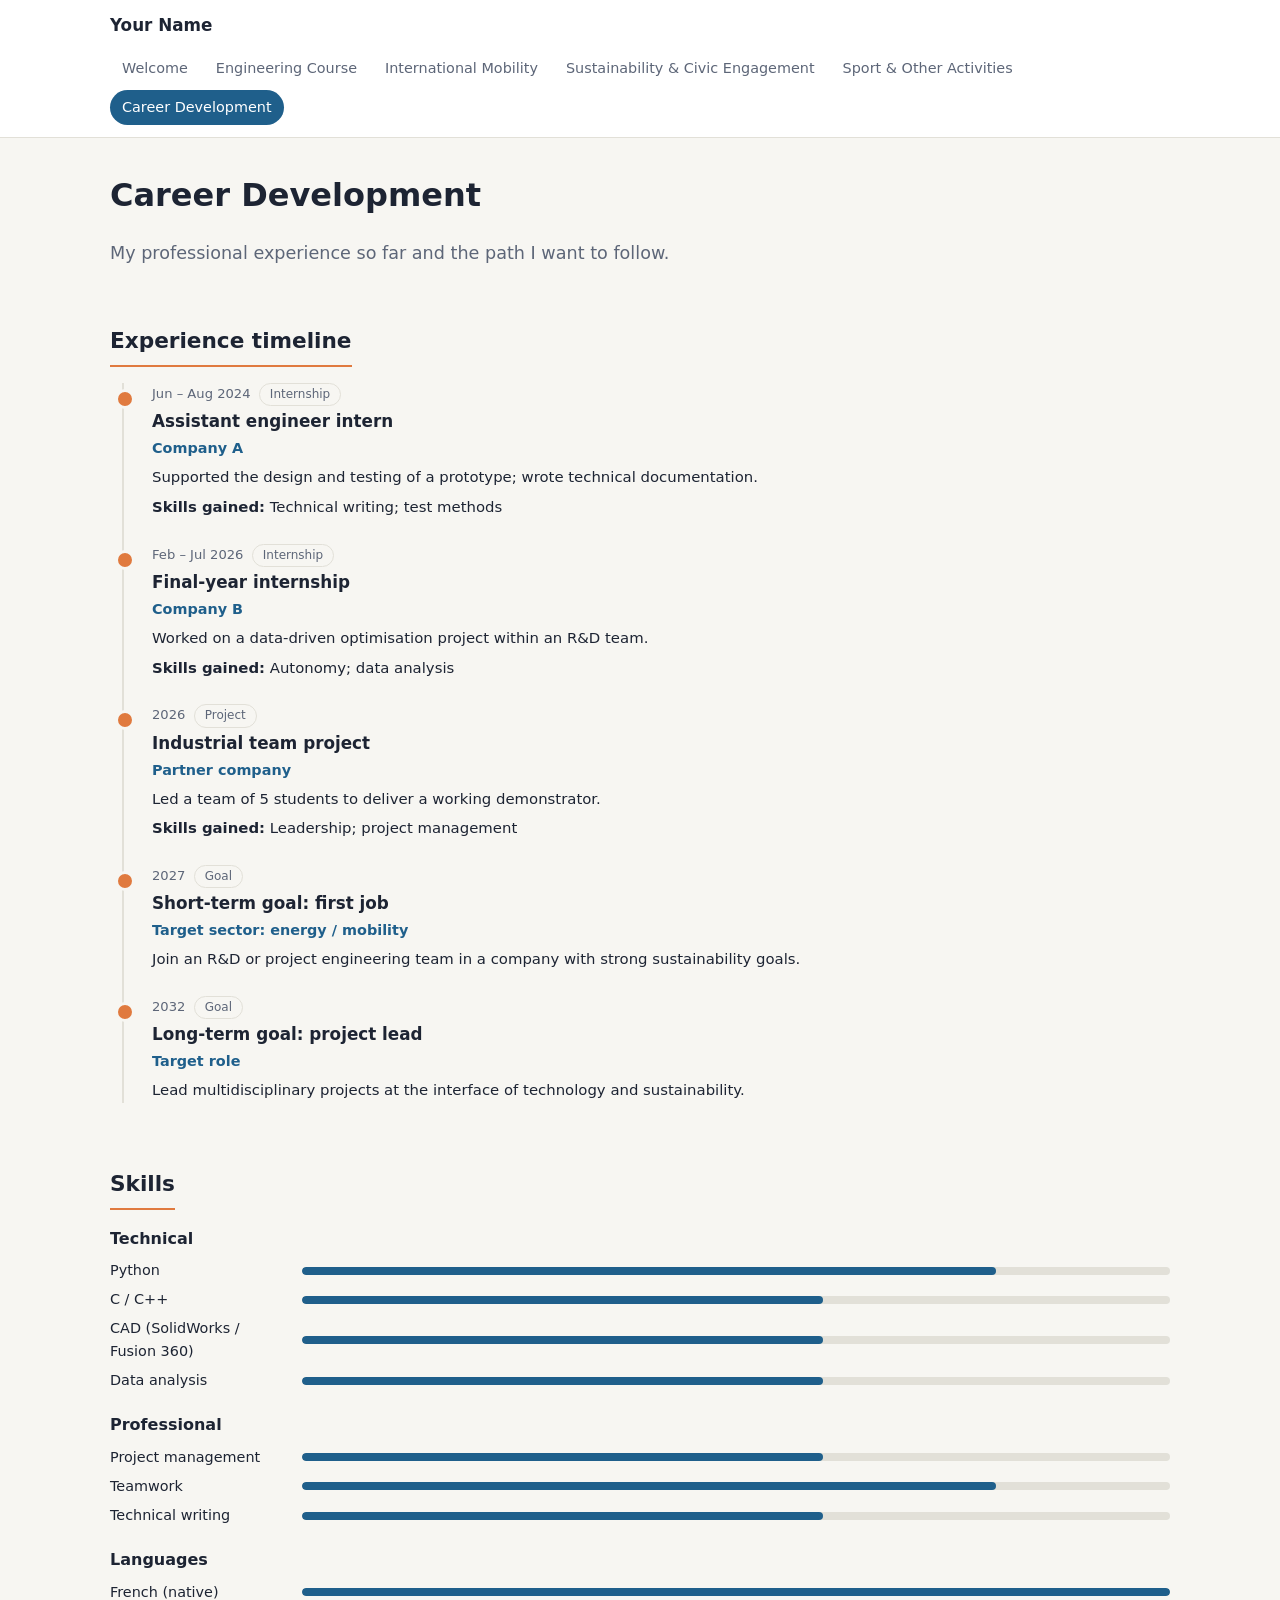
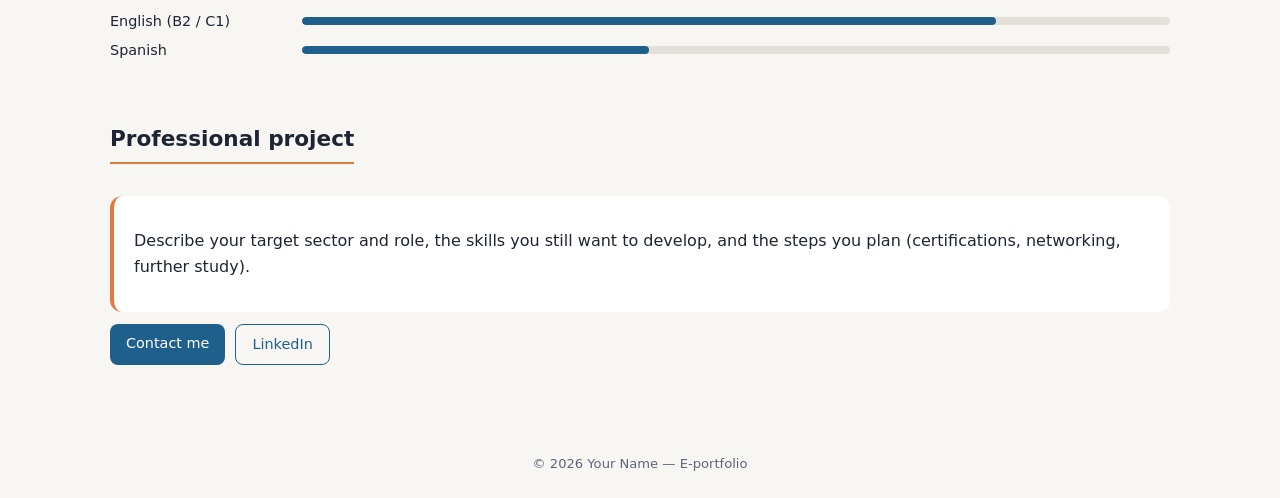
==== career-development.html @ a2427aa3 "ajout de la structure" ====
<!DOCTYPE html>
<html lang="en">
<head>
<meta charset="utf-8">
<meta name="viewport" content="width=device-width, initial-scale=1">
<title>Career Development – E-portfolio</title>
<link rel="stylesheet" href="style.css">
<script src="data.js"></script>
<script src="app.js" defer></script>
</head>
<body>
<main>
  <h1>Career Development</h1>
  <p class="lead">My professional experience so far and the path I want to follow.</p>

  <h2>Experience timeline</h2>
  <div data-csv="career.csv" data-render="timeline"
       data-date="date" data-title="title" data-subtitle="organization"
       data-text="description" data-text2="skills_gained" data-label2="Skills gained:" data-tag="type"></div>

  <h2>Skills</h2>
  <div data-csv="skills.csv" data-render="skills"></div>

  <h2>Professional project</h2>
  <div class="reflection">
    <p>Describe your target sector and role, the skills you still want to develop, and the steps you plan (certifications, networking, further study).</p>
  </div>

  <div class="links">
    <a class="btn" data-profile="email" data-prefix="mailto:" href="#">Contact me</a>
    <a class="btn alt" data-profile="linkedin" href="#" target="_blank" rel="noopener">LinkedIn</a>
  </div>
</main>
</body>
</html>
---- style.css ----
:root{
  --bg:#f7f6f2; --surface:#ffffff; --ink:#1d2433; --muted:#5d6678;
  --accent:#1f5f8b; --accent-2:#e07a3f; --line:#e2e0d8; --radius:12px;
}
@media (prefers-color-scheme: dark){
  :root{--bg:#141820; --surface:#1c222d; --ink:#e8eaf0; --muted:#9aa3b5; --accent:#6db3e0; --accent-2:#f0a070; --line:#2c3442;}
}
*{box-sizing:border-box}
body{margin:0;font-family:"Segoe UI",system-ui,-apple-system,Roboto,sans-serif;background:var(--bg);color:var(--ink);line-height:1.6}
a{color:var(--accent)}
header.site{background:var(--surface);border-bottom:1px solid var(--line);position:sticky;top:0;z-index:10}
header.site .inner{max-width:1100px;margin:0 auto;padding:12px 20px;display:flex;flex-wrap:wrap;align-items:center;gap:12px 24px}
.brand{font-weight:700;font-size:1.05rem;color:var(--ink);text-decoration:none}
nav{display:flex;flex-wrap:wrap;gap:4px}
nav a{padding:6px 12px;border-radius:999px;text-decoration:none;color:var(--muted);font-size:.9rem}
nav a:hover{background:var(--bg);color:var(--ink)}
nav a.active{background:var(--accent);color:#fff}
main{max-width:1100px;margin:0 auto;padding:32px 20px 64px}
h1{font-size:2rem;margin:0 0 8px}
h2{font-size:1.35rem;margin:40px 0 16px;padding-bottom:6px;border-bottom:2px solid var(--accent-2);display:inline-block}
.lead{color:var(--muted);font-size:1.1rem;max-width:760px}
.hero{display:grid;grid-template-columns:140px 1fr;gap:28px;align-items:center;background:var(--surface);border:1px solid var(--line);border-radius:var(--radius);padding:28px}
.avatar{width:140px;height:140px;border-radius:50%;background:linear-gradient(135deg,var(--accent),var(--accent-2));display:flex;align-items:center;justify-content:center;color:#fff;font-size:2.6rem;font-weight:700;overflow:hidden}
.avatar img{width:100%;height:100%;object-fit:cover}
.links{display:flex;gap:10px;flex-wrap:wrap;margin-top:12px}
.btn{display:inline-block;padding:8px 16px;border-radius:8px;background:var(--accent);color:#fff;text-decoration:none;font-size:.9rem}
.btn.alt{background:transparent;color:var(--accent);border:1px solid var(--accent)}
.grid{display:grid;grid-template-columns:repeat(auto-fill,minmax(280px,1fr));gap:16px}
.card{background:var(--surface);border:1px solid var(--line);border-radius:var(--radius);padding:18px}
.card h3{margin:0 0 4px;font-size:1.05rem}
.card .sub{color:var(--accent);font-size:.88rem;font-weight:600}
.card .meta{color:var(--muted);font-size:.82rem;margin-bottom:8px}
.card p{margin:8px 0 0;font-size:.93rem}
.tag{display:inline-block;background:var(--bg);border:1px solid var(--line);border-radius:999px;padding:1px 10px;font-size:.75rem;color:var(--muted);margin-right:6px}
.timeline{position:relative;margin-left:12px;padding-left:28px;border-left:2px solid var(--line)}
.tl-item{position:relative;margin-bottom:24px}
.tl-item::before{content:"";position:absolute;left:-37px;top:6px;width:14px;height:14px;border-radius:50%;background:var(--accent-2);border:3px solid var(--bg)}
.tl-item .date{font-size:.82rem;color:var(--muted)}
.tl-item h3{margin:2px 0;font-size:1.05rem}
.tl-item .sub{color:var(--accent);font-weight:600;font-size:.9rem}
.tl-item p{margin:6px 0 0;font-size:.93rem}
.skill-group{margin-bottom:20px}
.skill-group h3{margin:0 0 8px;font-size:1rem}
.skill{display:grid;grid-template-columns:180px 1fr;gap:12px;align-items:center;margin:6px 0;font-size:.9rem}
.bar{height:8px;background:var(--line);border-radius:99px;overflow:hidden}
.bar span{display:block;height:100%;background:var(--accent);border-radius:99px}
.toolbar{margin:0 0 12px}
.toolbar input{width:100%;max-width:340px;padding:8px 12px;border:1px solid var(--line);border-radius:8px;background:var(--surface);color:var(--ink);font:inherit}
.table-wrap{overflow-x:auto;background:var(--surface);border:1px solid var(--line);border-radius:var(--radius)}
table{border-collapse:collapse;width:100%;font-size:.9rem}
th,td{text-align:left;padding:10px 14px;border-bottom:1px solid var(--line);vertical-align:top}
th{background:var(--bg);font-size:.8rem;text-transform:uppercase;letter-spacing:.04em;color:var(--muted)}
tr:last-child td{border-bottom:none}
.reflection{background:var(--surface);border-left:4px solid var(--accent-2);border-radius:var(--radius);padding:16px 20px;margin-top:16px}
.notice{background:#fff7e6;color:#6b4a00;border:1px solid #f0d9a0;border-radius:8px;padding:10px 14px;font-size:.85rem;margin:16px 0}
.error{color:#b3261e;font-size:.9rem}
footer{text-align:center;color:var(--muted);font-size:.82rem;padding:24px}
@media(max-width:640px){
  .hero{grid-template-columns:1fr;text-align:center}.avatar{margin:0 auto}.links{justify-content:center}
  .skill{grid-template-columns:1fr}
}
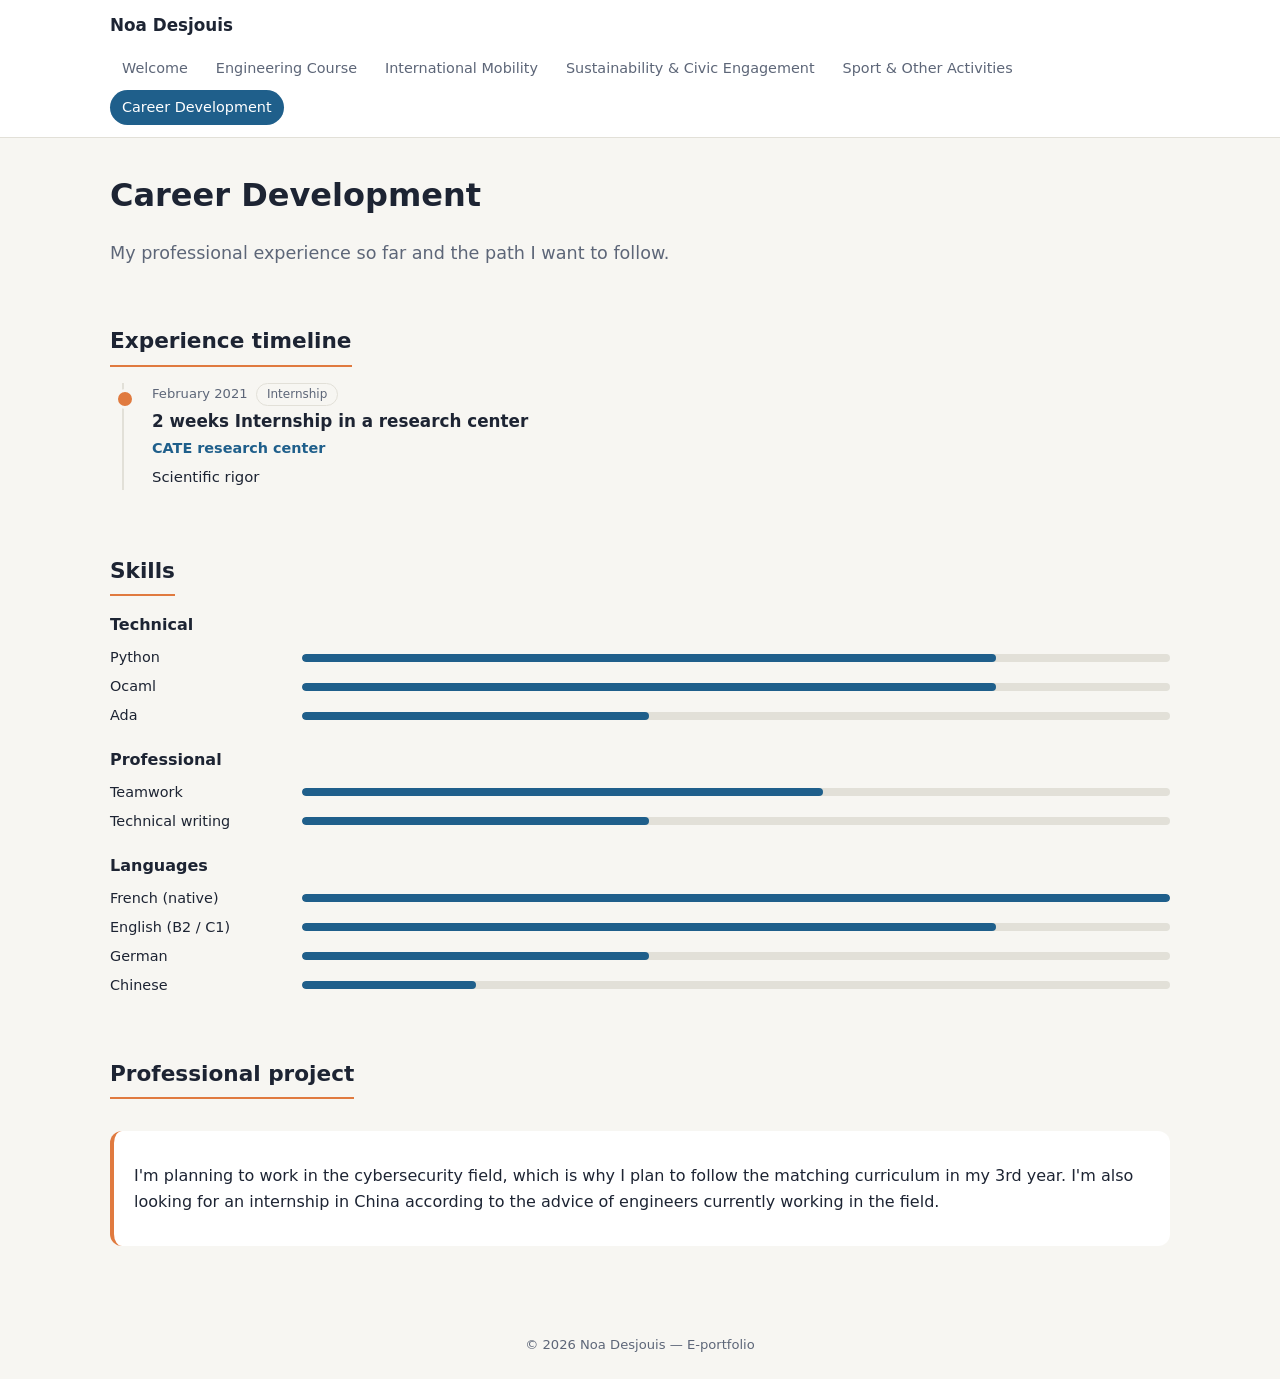
==== commit fa12ef5b: "sports encore" ====
--- a/career-development.html
+++ b/career-development.html
@@ -23,13 +23,10 @@
 
   <h2>Professional project</h2>
   <div class="reflection">
-    <p>Describe your target sector and role, the skills you still want to develop, and the steps you plan (certifications, networking, further study).</p>
+    <p>I'm planning to work in the cybersecurity field, which is why I plan to follow the matching curriculum in my 3rd year. I'm also looking for an internship in China according to the advice of engineers currently working in the field.
   </div>
 
-  <div class="links">
-    <a class="btn" data-profile="email" data-prefix="mailto:" href="#">Contact me</a>
-    <a class="btn alt" data-profile="linkedin" href="#" target="_blank" rel="noopener">LinkedIn</a>
-  </div>
+  
 </main>
 </body>
 </html>
